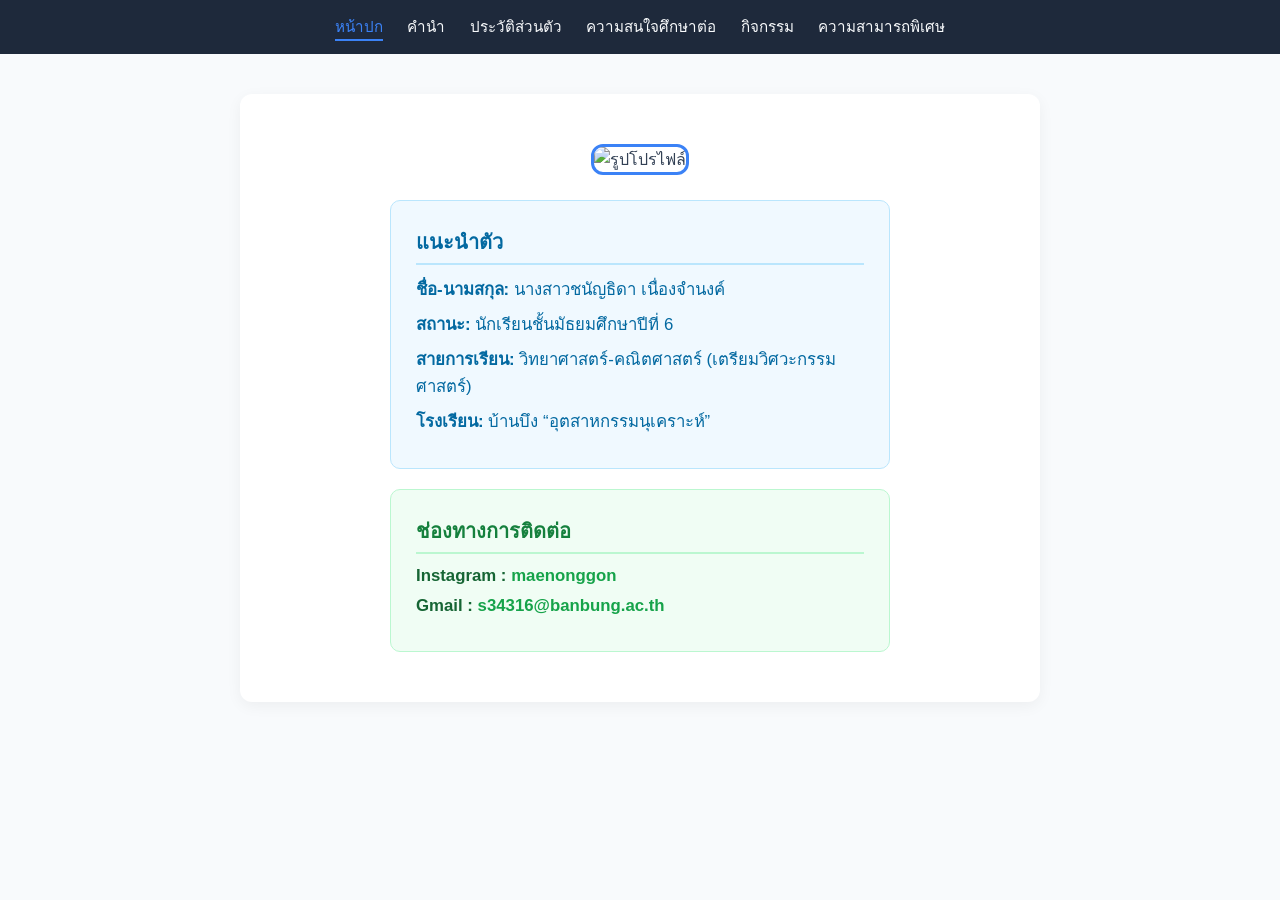
==== index.html @ 193b9f04 "Update index.html" ====
<!DOCTYPE html>
<html lang="th">
<head>
    <meta charset="UTF-8">
    <meta name="viewport" content="width=device-width, initial-scale=1.0">
    <title>Portfolio - หน้าปก</title>
    <style>
        * { box-sizing: border-box; margin: 0; padding: 0; }
        body { font-family: 'Sarabun', sans-serif; background: #f8fafc; color: #334155; padding-bottom: 40px; }
        
        /* แถบเมนูด้านบน */
        nav { background: #1e293b; padding: 15px; text-align: center; }
        nav a { color: #f8fafc; text-decoration: none; margin: 0 10px; font-weight: 500; font-size: 0.95rem; }
        nav a.active { color: #3b82f6; border-bottom: 2px solid #3b82f6; padding-bottom: 4px; }
        
        /* พื้นที่เนื้อหาหลัก */
        .container { max-width: 800px; margin: 40px auto; background: #fff; padding: 50px 30px; border-radius: 12px; text-align: center; box-shadow: 0 4px 15px rgba(0,0,0,0.05); }
        
        /* กล่องข้อมูลแนะนำตัว */
        .info-box { 
            background: #f0f9ff; 
            padding: 25px; 
            border-radius: 10px; 
            display: block; 
            text-align: left; 
            border: 1px solid #bae6fd; 
            margin: 0 auto 20px auto;
            max-width: 500px;
        }
        .info-box h2 { font-size: 1.25rem; color: #0369a1; margin-bottom: 12px; border-bottom: 2px solid #bae6fd; padding-bottom: 5px; }
        .info-box p { font-size: 1.05rem; color: #0369a1; margin-bottom: 8px; line-height: 1.6; }
        
        /* กล่องช่องทางติดต่อ */
        .contact-box { 
            background: #f0fdf4; 
            padding: 25px; 
            border-radius: 10px; 
            display: block; 
            text-align: left; 
            border: 1px solid #bbf7d0; 
            margin: 0 auto;
            max-width: 500px;
        }
        .contact-box h2 { font-size: 1.25rem; color: #15803d; margin-bottom: 12px; border-bottom: 2px solid #bbf7d0; padding-bottom: 5px; }
        .contact-box p { font-size: 1.05rem; color: #166534; margin-bottom: 10px; }
        .contact-box a { color: #16a34a; text-decoration: none; font-weight: 600; }
        .contact-box a:hover { text-decoration: underline; }
    </style>
</head>
<body>

<!-- เมนูเปลี่ยนหน้า -->
<nav>
    <a href="index.html" class="active">หน้าปก</a>
    <a href="intro.html">คำนำ</a>
    <a href="profile.html">ประวัติส่วนตัว</a>
    <a href="education.html">ความสนใจศึกษาต่อ</a>
    <a href="activities.html">กิจกรรม</a>
    <a href="skills.html">ความสามารถพิเศษ</a>
</nav>

<div class="container">
    <!-- แสดงรูปตามสัดส่วนจริง ย่อขนาดความกว้างเหลือ 380px -->
    <img src="IMG_8695.jpeg" alt="รูปโปรไฟล์" style="width: 380px; max-width: 100%; height: auto; border-radius: 12px; border: 3px solid #3b82f6; margin-bottom: 25px;">
    
    <!-- แนะนำตัว -->
    <div class="info-box">
        <h2> แนะนำตัว</h2>
        <p><strong>ชื่อ-นามสกุล:</strong> นางสาวชนัญธิดา เนื่องจำนงค์</p>
        <p><strong>สถานะ:</strong> นักเรียนชั้นมัธยมศึกษาปีที่ 6</p>
        <p><strong>สายการเรียน:</strong> วิทยาศาสตร์-คณิตศาสตร์ (เตรียมวิศวะกรรมศาสตร์)</p>
        <p><strong>โรงเรียน:</strong> บ้านบึง “อุตสาหกรรมนุเคราะห์”</p>
    </div>

    <!-- ช่องทางติดต่อ -->
    <div class="contact-box">
        <h2> ช่องทางการติดต่อ</h2>
        <p> <strong>Instagram :</strong> <a href="https://instagram.com/maenonggon" target="_blank">maenonggon</a></p>
        <p> <strong>Gmail :</strong> <a href="mailto:s34316@banbung.ac.th">s34316@banbung.ac.th</a></p>
    </div>
</div>

</body>
</html>
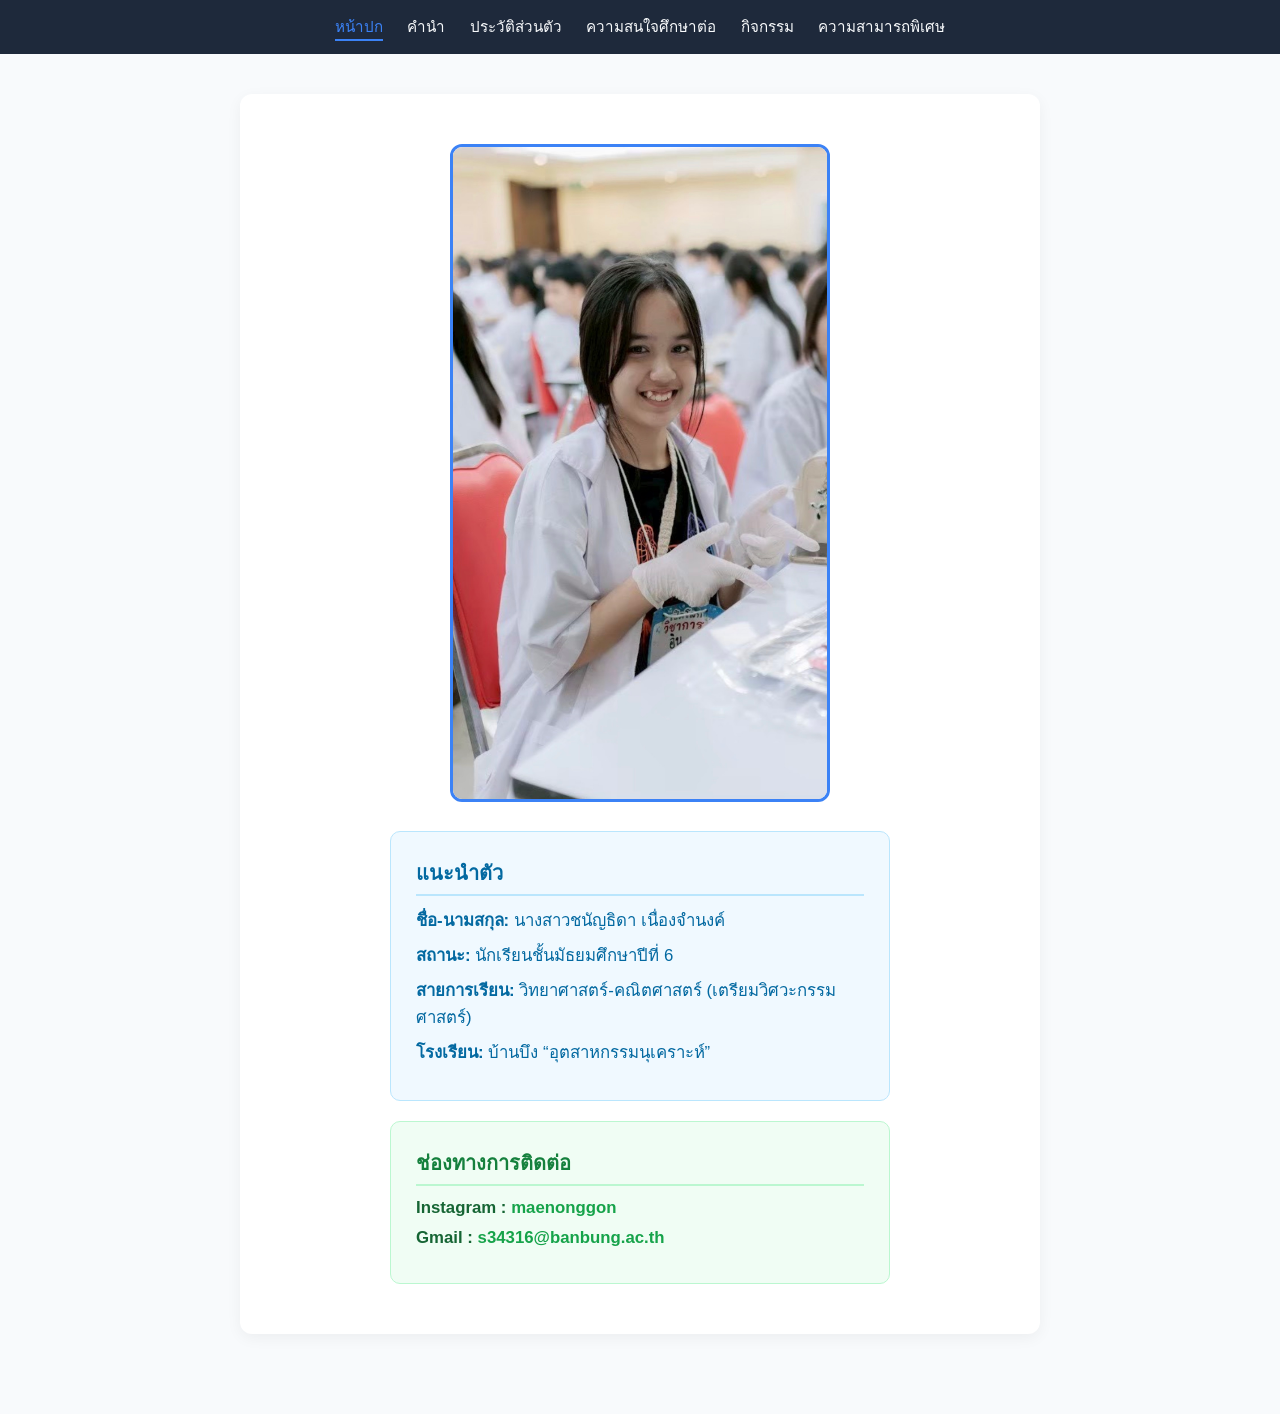
==== commit c1e1e456: "Update index.html" ====
--- a/index.html
+++ b/index.html
@@ -61,7 +61,7 @@
 
 <div class="container">
     <!-- แสดงรูปตามสัดส่วนจริง ย่อขนาดความกว้างเหลือ 380px -->
-    <img src="IMG_8695.jpeg" alt="รูปโปรไฟล์" style="width: 380px; max-width: 100%; height: auto; border-radius: 12px; border: 3px solid #3b82f6; margin-bottom: 25px;">
+    <img src="IMG_1691.jpeg" alt="รูปโปรไฟล์" style="width: 380px; max-width: 100%; height: auto; border-radius: 12px; border: 3px solid #3b82f6; margin-bottom: 25px;">
     
     <!-- แนะนำตัว -->
     <div class="info-box">
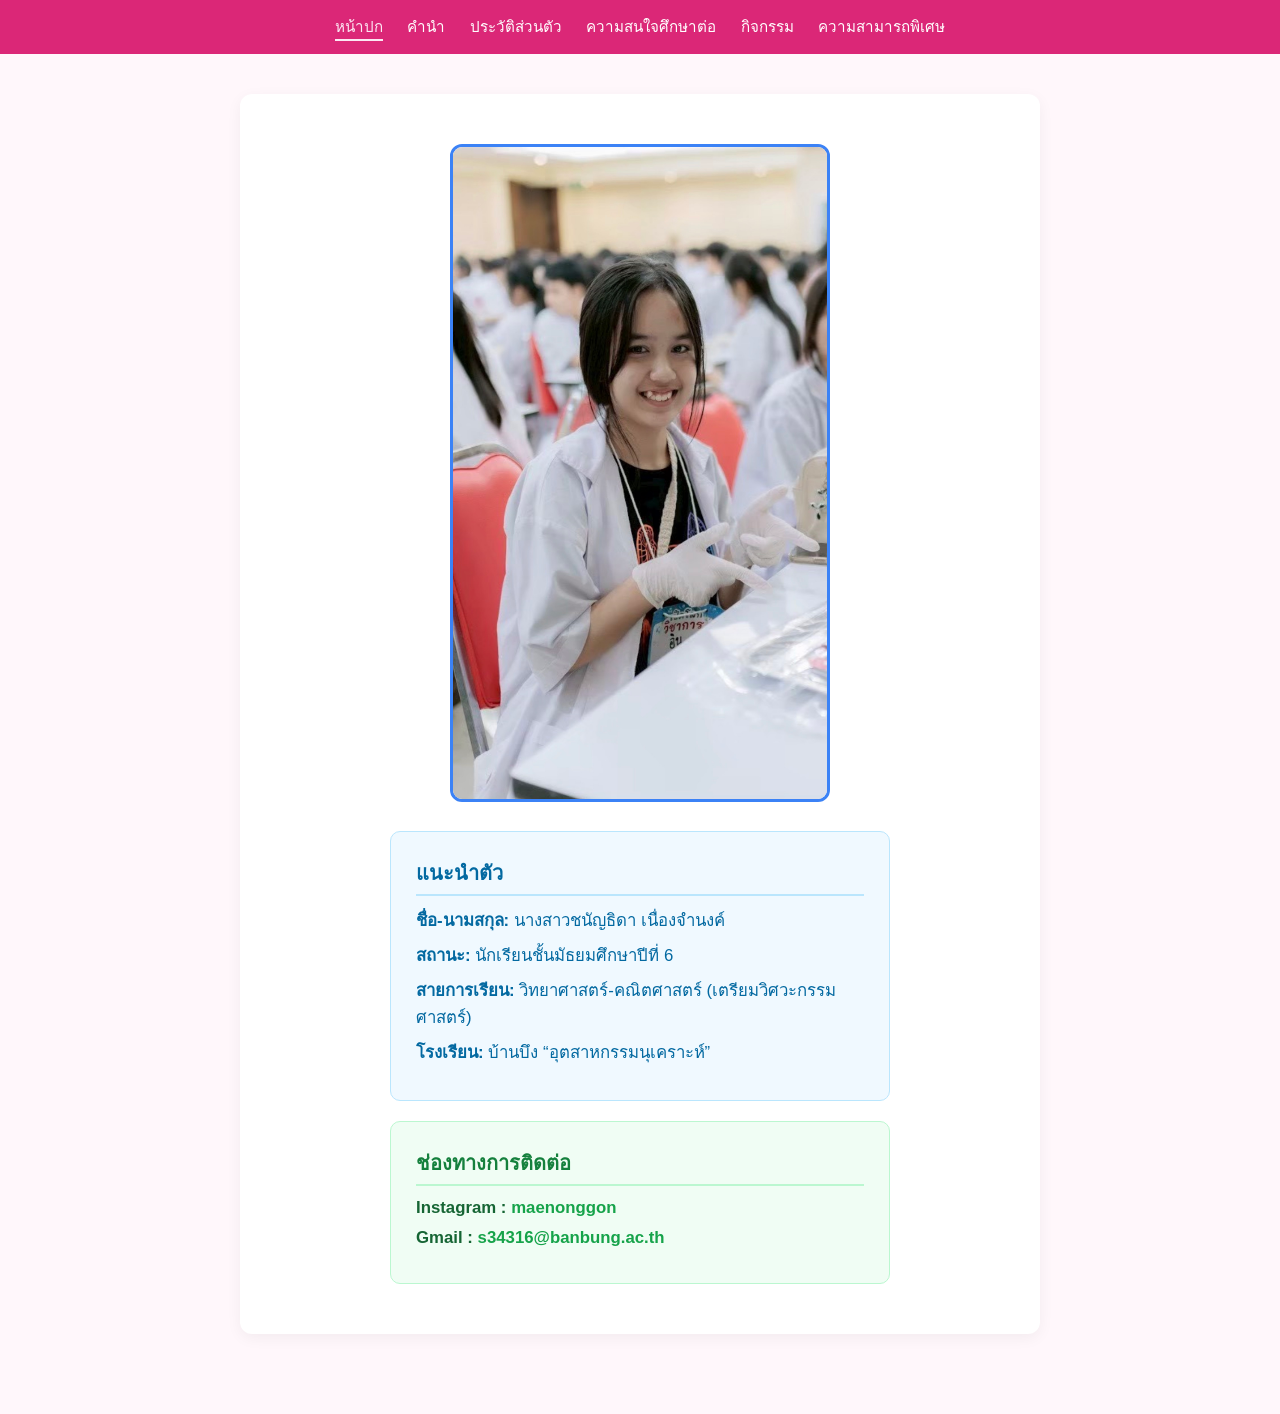
==== commit 57563768: "Update index.html" ====
--- a/index.html
+++ b/index.html
@@ -6,12 +6,12 @@
     <title>Portfolio - หน้าปก</title>
     <style>
         * { box-sizing: border-box; margin: 0; padding: 0; }
-        body { font-family: 'Sarabun', sans-serif; background: #f8fafc; color: #334155; padding-bottom: 40px; }
+        body { font-family: 'Sarabun', sans-serif; background: #fff7fb; color: #831843; padding-bottom: 40px; }
         
         /* แถบเมนูด้านบน */
-        nav { background: #1e293b; padding: 15px; text-align: center; }
-        nav a { color: #f8fafc; text-decoration: none; margin: 0 10px; font-weight: 500; font-size: 0.95rem; }
-        nav a.active { color: #3b82f6; border-bottom: 2px solid #3b82f6; padding-bottom: 4px; }
+        nav { background: #db2777; padding: 15px; text-align: center; }
+        nav a { color: #fff; text-decoration: none; margin: 0 10px; font-weight: 500; font-size: 0.95rem; }
+        nav a.active { color: #fce7f3; border-bottom: 2px solid #fce7f3; padding-bottom: 4px; }
         
         /* พื้นที่เนื้อหาหลัก */
         .container { max-width: 800px; margin: 40px auto; background: #fff; padding: 50px 30px; border-radius: 12px; text-align: center; box-shadow: 0 4px 15px rgba(0,0,0,0.05); }
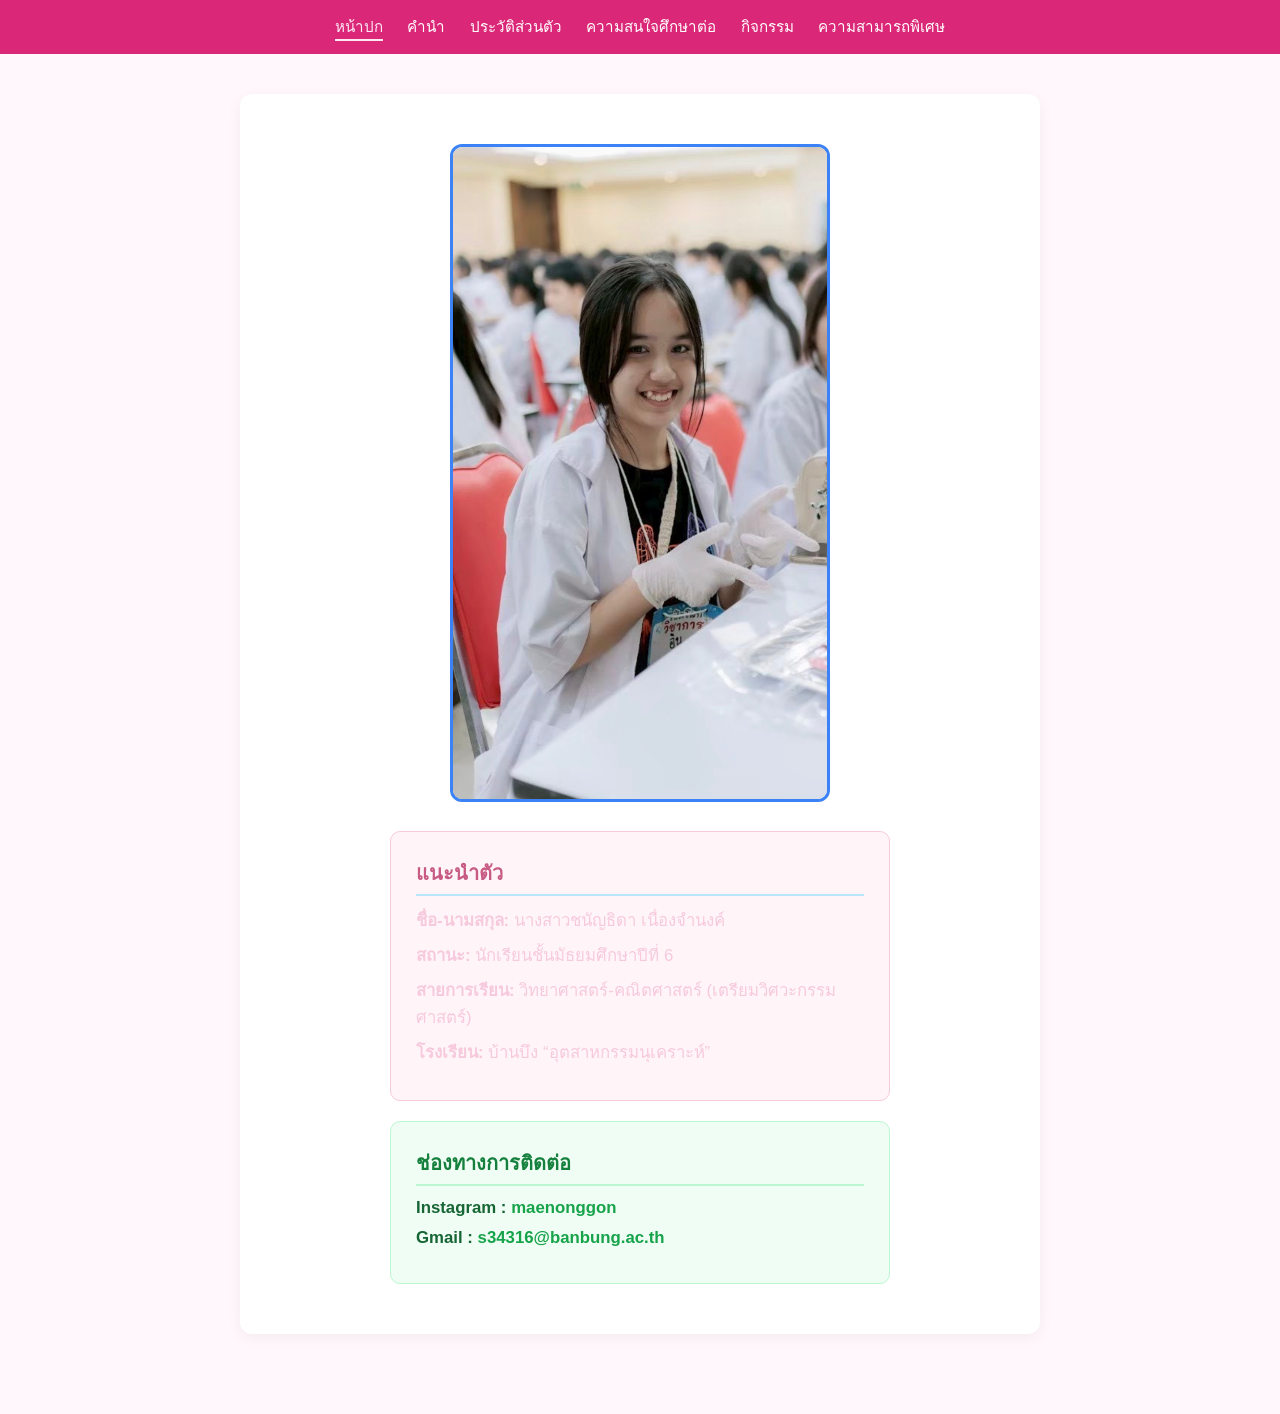
==== commit 8505414d: "Update index.html" ====
--- a/index.html
+++ b/index.html
@@ -18,17 +18,17 @@
         
         /* กล่องข้อมูลแนะนำตัว */
         .info-box { 
-            background: #f0f9ff; 
+            background: #fff5f9; 
             padding: 25px; 
             border-radius: 10px; 
             display: block; 
             text-align: left; 
-            border: 1px solid #bae6fd; 
+            border: 1px solid #f7c9dc; 
             margin: 0 auto 20px auto;
             max-width: 500px;
         }
-        .info-box h2 { font-size: 1.25rem; color: #0369a1; margin-bottom: 12px; border-bottom: 2px solid #bae6fd; padding-bottom: 5px; }
-        .info-box p { font-size: 1.05rem; color: #0369a1; margin-bottom: 8px; line-height: 1.6; }
+        .info-box h2 { font-size: 1.25rem; color: #c75b83; margin-bottom: 12px; border-bottom: 2px solid #bae6fd; padding-bottom: 5px; }
+        .info-box p { font-size: 1.05rem; color: #f7c9dc; margin-bottom: 8px; line-height: 1.6; }
         
         /* กล่องช่องทางติดต่อ */
         .contact-box { 
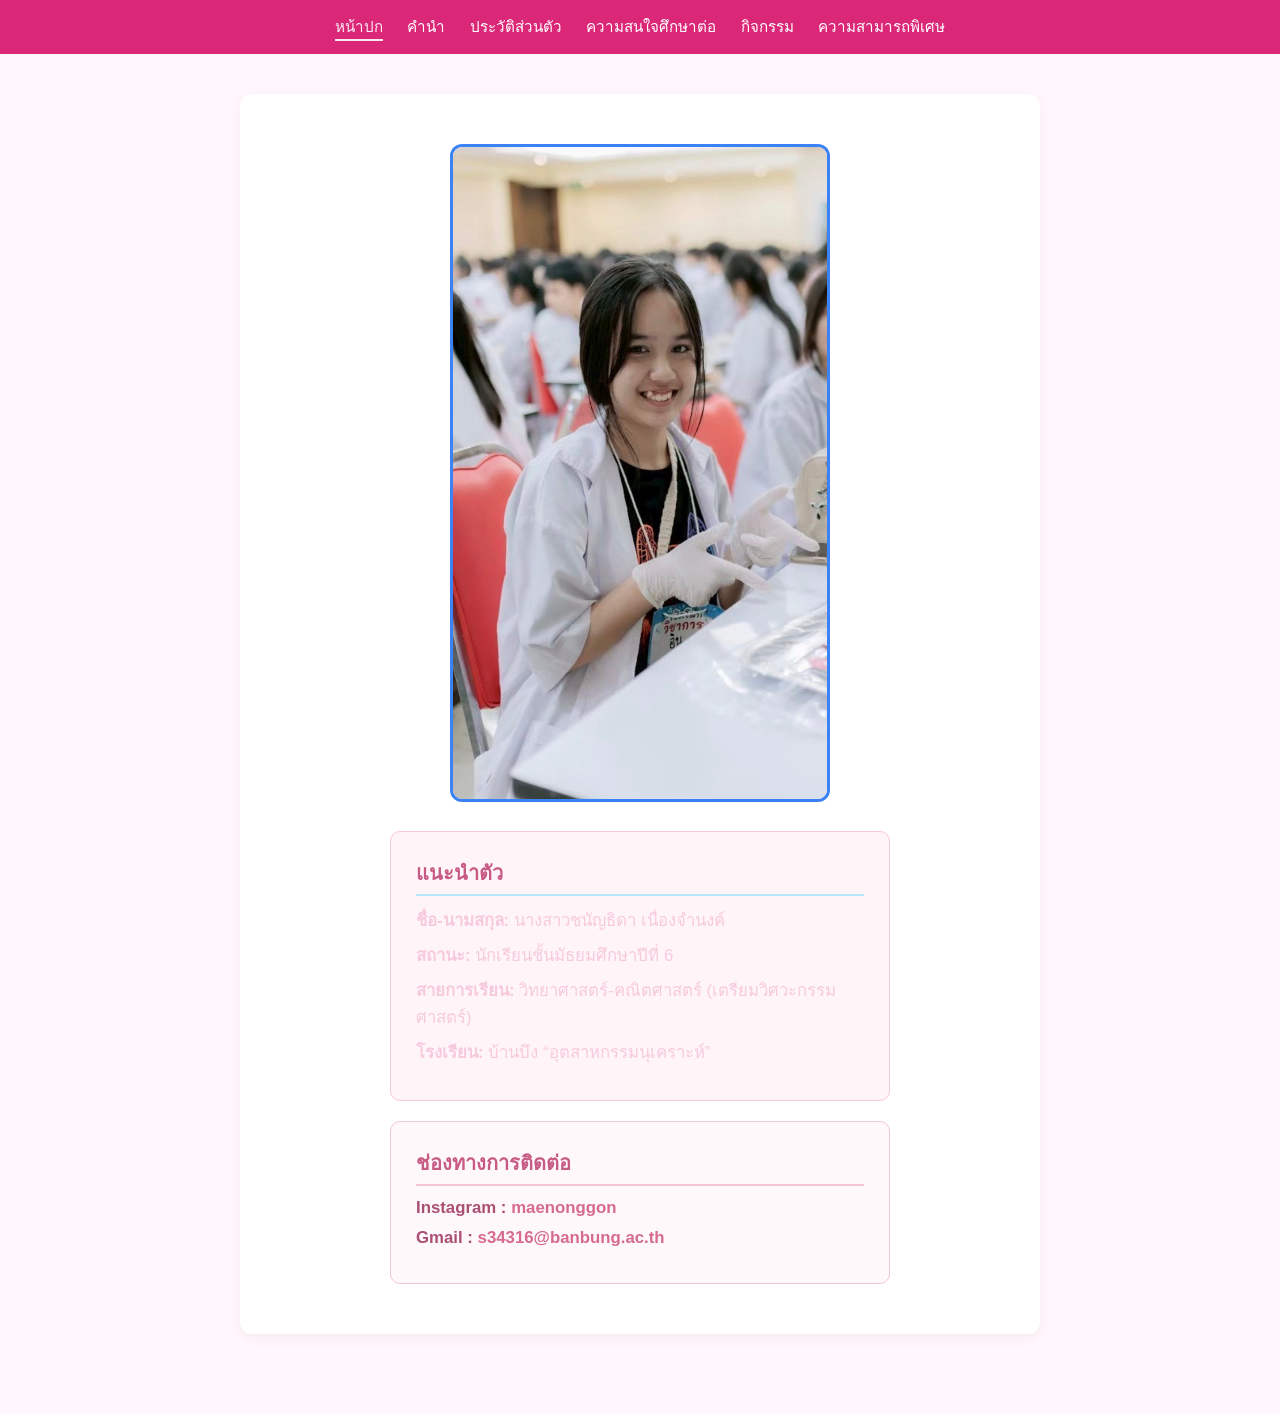
==== commit ce2d401f: "Update index.html" ====
--- a/index.html
+++ b/index.html
@@ -32,18 +32,18 @@
         
         /* กล่องช่องทางติดต่อ */
         .contact-box { 
-            background: #f0fdf4; 
+            background: #fff8fb; 
             padding: 25px; 
             border-radius: 10px; 
             display: block; 
             text-align: left; 
-            border: 1px solid #bbf7d0; 
+            border: 1px solid #f3c4d8; 
             margin: 0 auto;
             max-width: 500px;
         }
-        .contact-box h2 { font-size: 1.25rem; color: #15803d; margin-bottom: 12px; border-bottom: 2px solid #bbf7d0; padding-bottom: 5px; }
-        .contact-box p { font-size: 1.05rem; color: #166534; margin-bottom: 10px; }
-        .contact-box a { color: #16a34a; text-decoration: none; font-weight: 600; }
+        .contact-box h2 { font-size: 1.25rem; color: #c75b83; margin-bottom: 12px; border-bottom: 2px solid #f3c4d8; padding-bottom: 5px; }
+        .contact-box p { font-size: 1.05rem; color: #a94f72; margin-bottom: 10px; }
+        .contact-box a { color: #d66a91; text-decoration: none; font-weight: 600; }
         .contact-box a:hover { text-decoration: underline; }
     </style>
 </head>
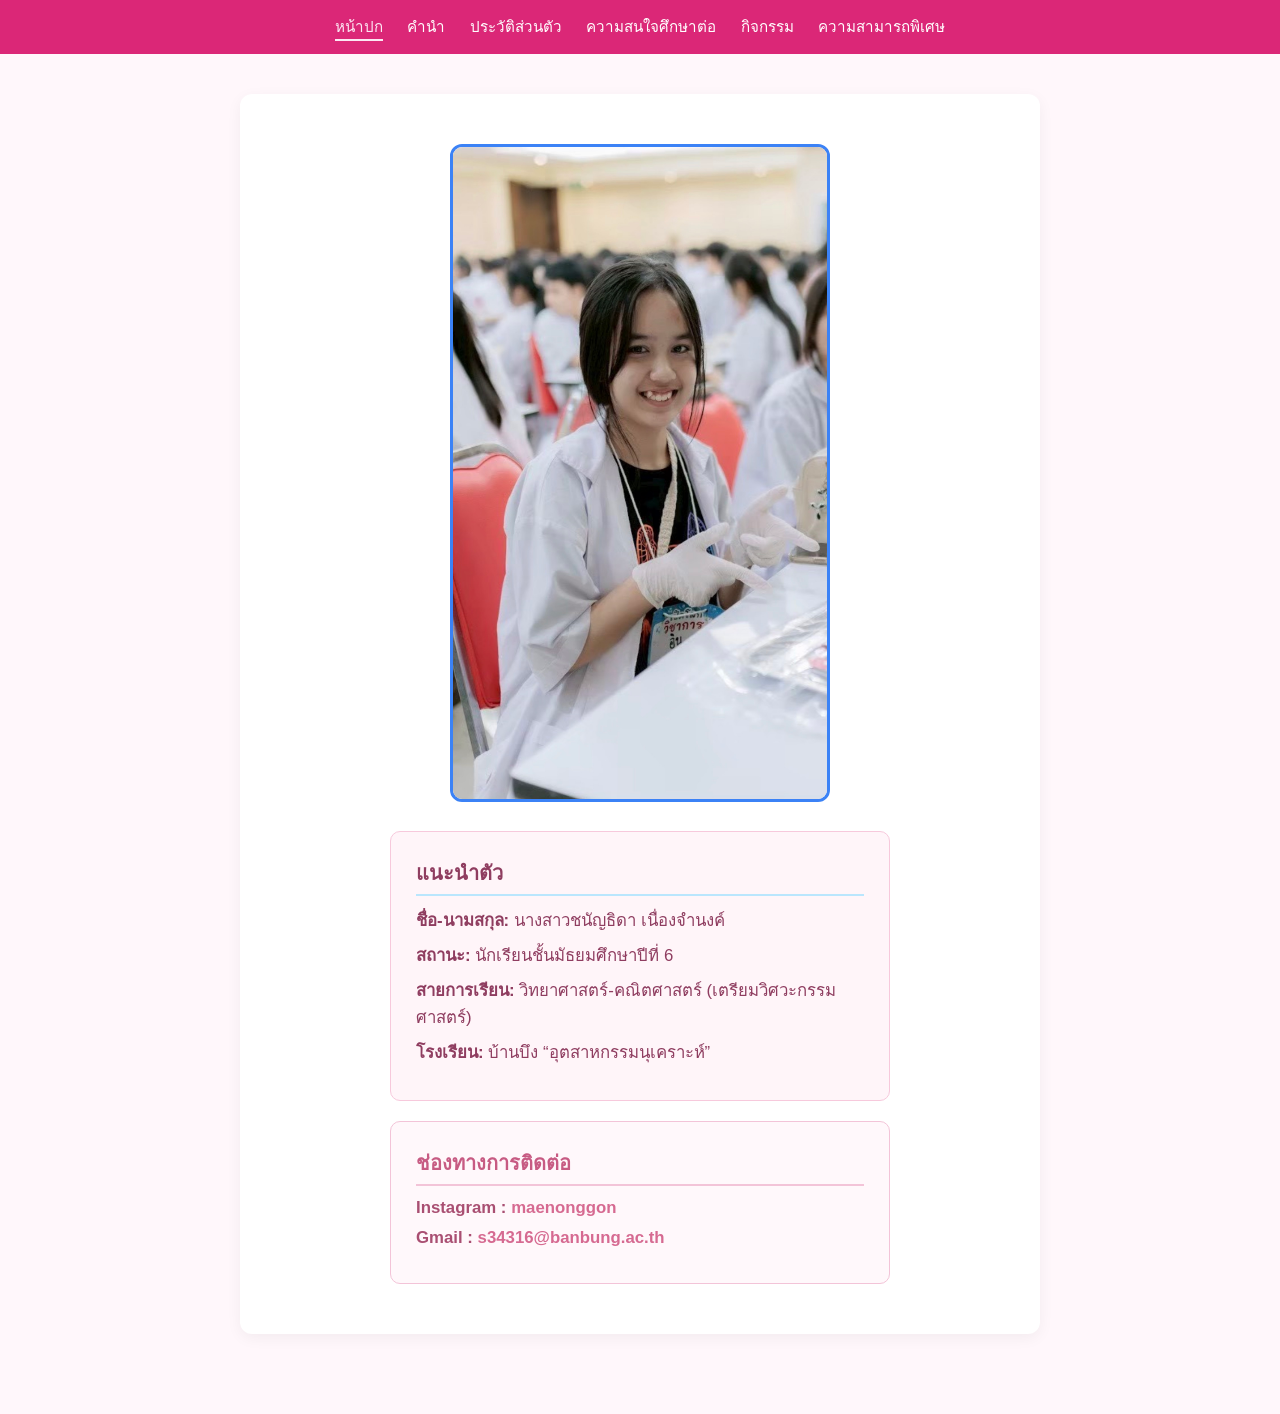
==== commit 75b801fc: "Update index.html" ====
--- a/index.html
+++ b/index.html
@@ -27,8 +27,8 @@
             margin: 0 auto 20px auto;
             max-width: 500px;
         }
-        .info-box h2 { font-size: 1.25rem; color: #c75b83; margin-bottom: 12px; border-bottom: 2px solid #bae6fd; padding-bottom: 5px; }
-        .info-box p { font-size: 1.05rem; color: #f7c9dc; margin-bottom: 8px; line-height: 1.6; }
+        .info-box h2 { font-size: 1.25rem; color: #8f3d60; margin-bottom: 12px; border-bottom: 2px solid #bae6fd; padding-bottom: 5px; }
+        .info-box p { font-size: 1.05rem; color: #8f3d60; margin-bottom: 8px; line-height: 1.6; }
         
         /* กล่องช่องทางติดต่อ */
         .contact-box { 
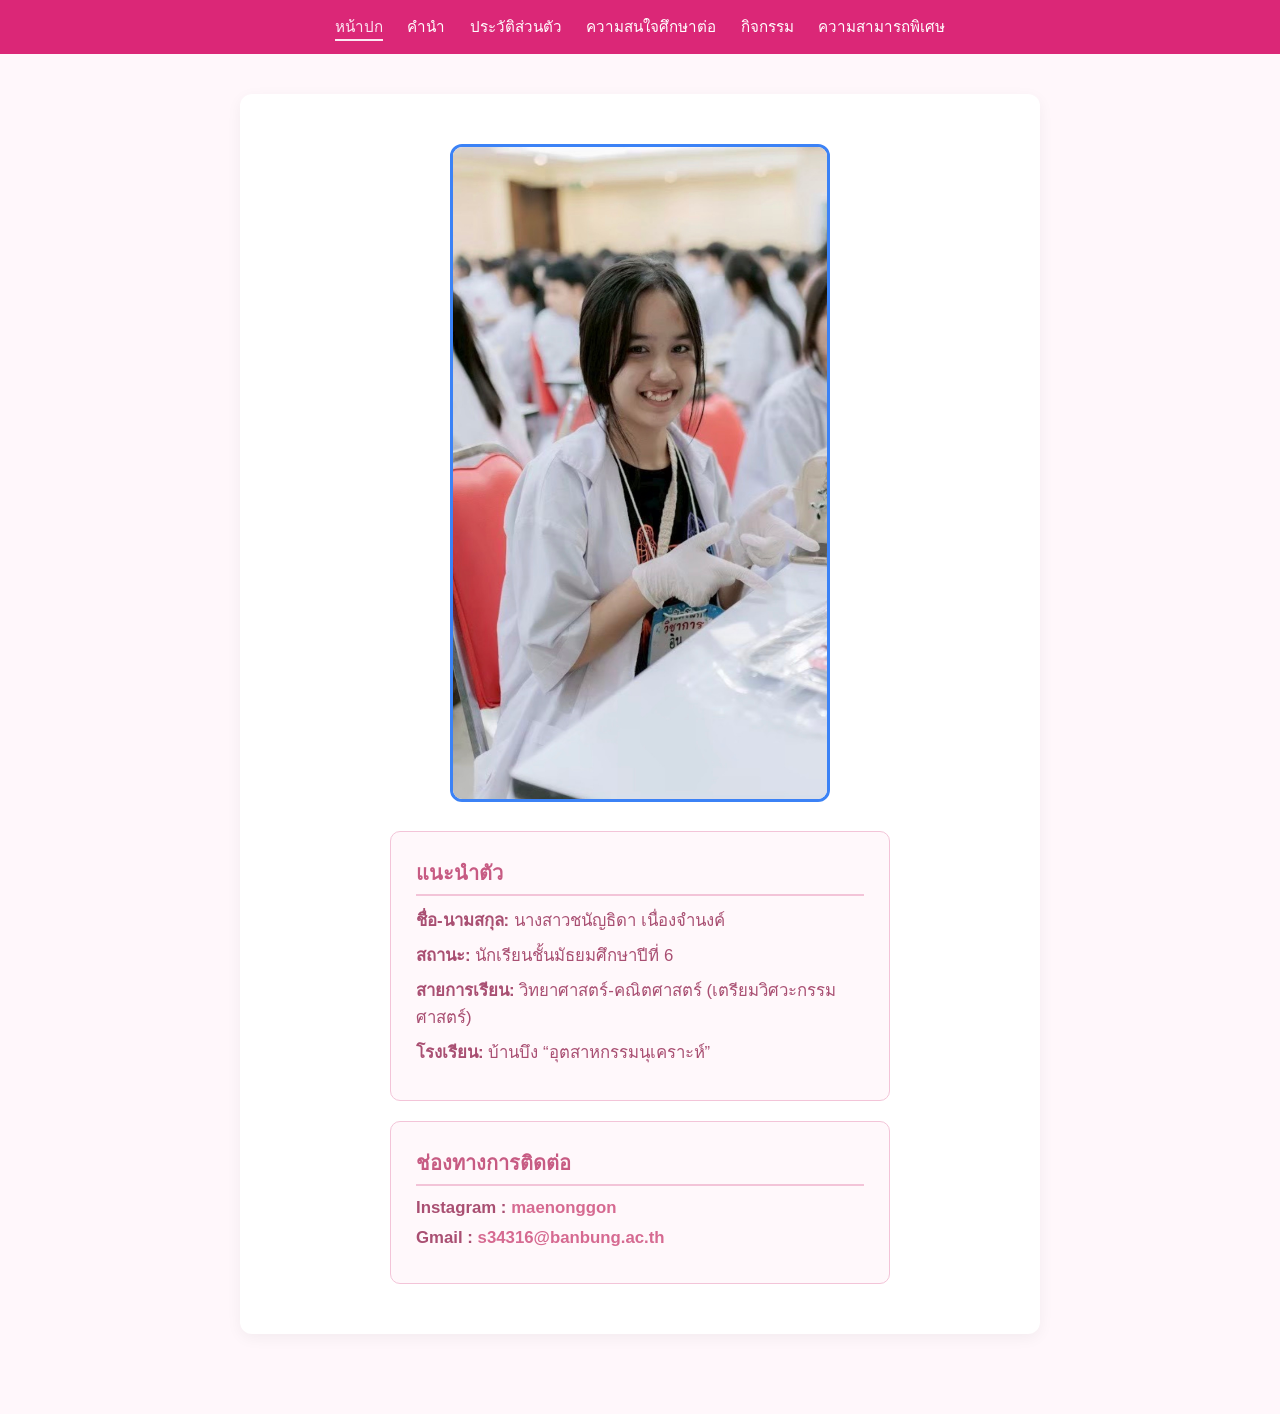
==== commit 2ff2a8e1: "Update index.html" ====
--- a/index.html
+++ b/index.html
@@ -18,17 +18,17 @@
         
         /* กล่องข้อมูลแนะนำตัว */
         .info-box { 
-            background: #fff5f9; 
+            background: #fff8fb; 
             padding: 25px; 
             border-radius: 10px; 
             display: block; 
             text-align: left; 
-            border: 1px solid #f7c9dc; 
+            border: 1px solid #f3c4d8; 
             margin: 0 auto 20px auto;
             max-width: 500px;
         }
-        .info-box h2 { font-size: 1.25rem; color: #8f3d60; margin-bottom: 12px; border-bottom: 2px solid #bae6fd; padding-bottom: 5px; }
-        .info-box p { font-size: 1.05rem; color: #8f3d60; margin-bottom: 8px; line-height: 1.6; }
+        .info-box h2 { font-size: 1.25rem; color: #c75b83; margin-bottom: 12px; border-bottom: 2px solid #f3c4d8; padding-bottom: 5px; }
+        .info-box p { font-size: 1.05rem; color: #a94f72; margin-bottom: 8px; line-height: 1.6; }
         
         /* กล่องช่องทางติดต่อ */
         .contact-box { 
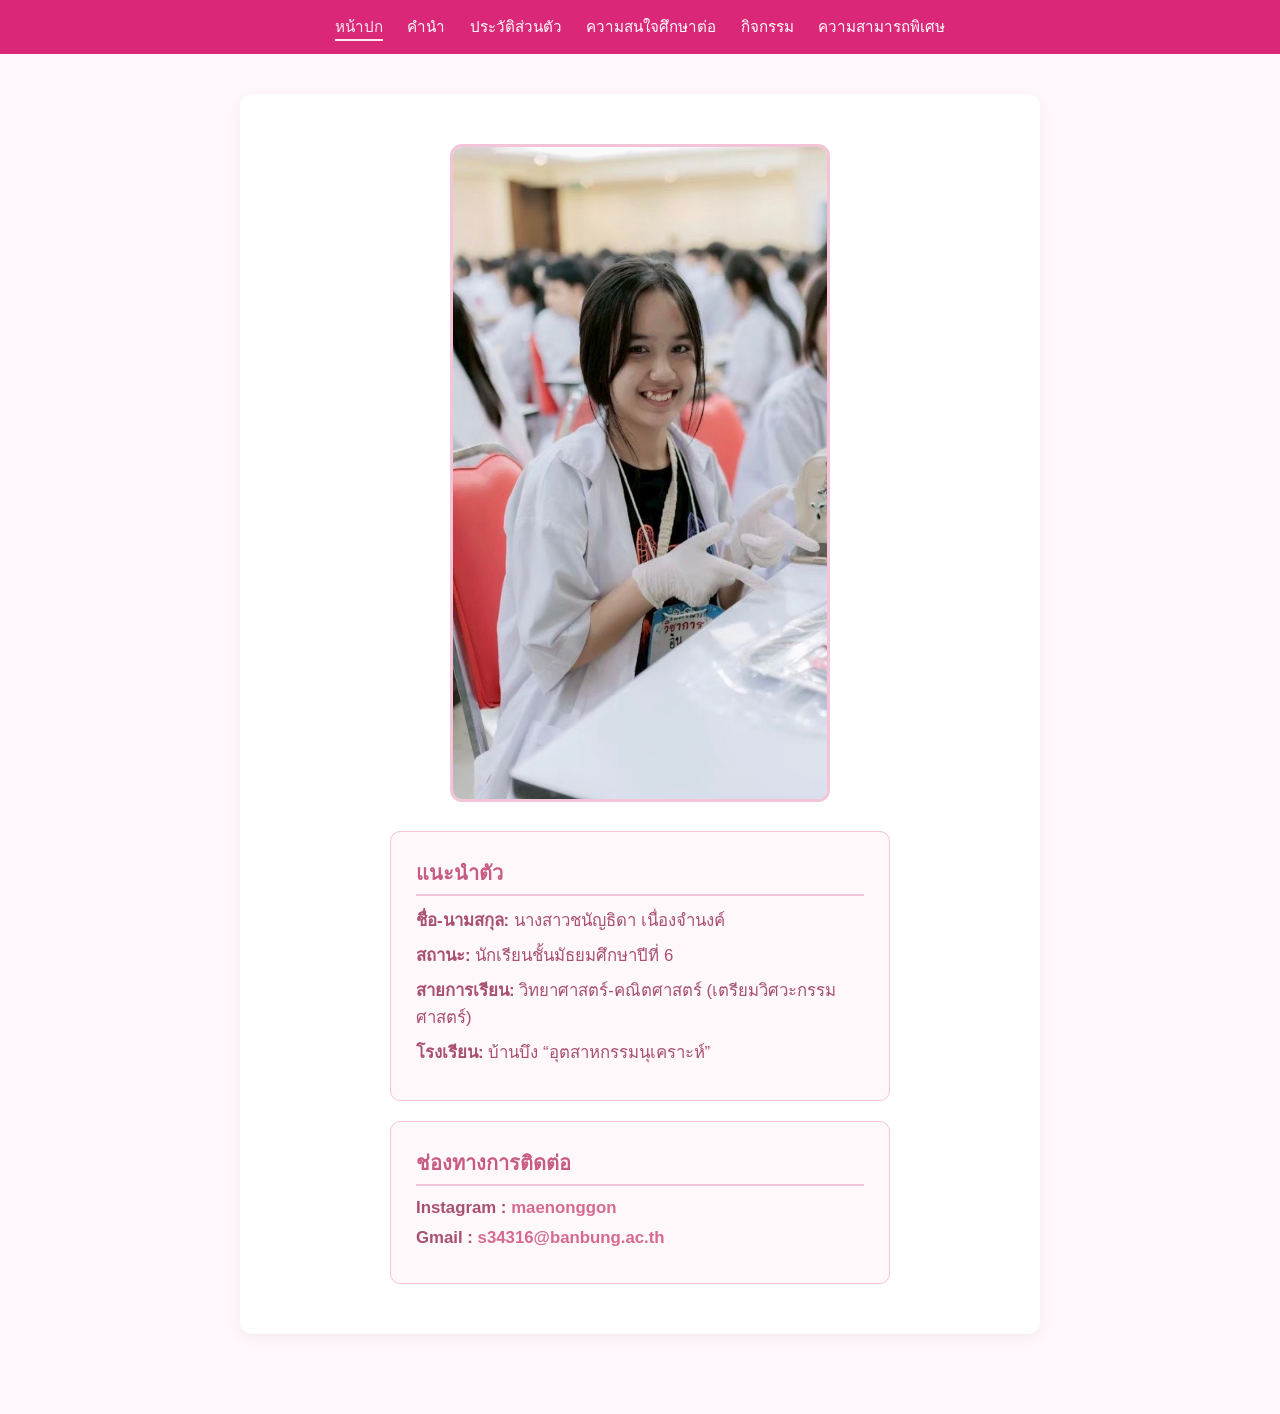
==== commit 085ceac0: "Update index.html" ====
--- a/index.html
+++ b/index.html
@@ -61,7 +61,7 @@
 
 <div class="container">
     <!-- แสดงรูปตามสัดส่วนจริง ย่อขนาดความกว้างเหลือ 380px -->
-    <img src="IMG_1691.jpeg" alt="รูปโปรไฟล์" style="width: 380px; max-width: 100%; height: auto; border-radius: 12px; border: 3px solid #3b82f6; margin-bottom: 25px;">
+    <img src="IMG_1691.jpeg" alt="รูปโปรไฟล์" style="width: 380px; max-width: 100%; height: auto; border-radius: 12px; border: 3px solid #f3c4d8; margin-bottom: 25px;">
     
     <!-- แนะนำตัว -->
     <div class="info-box">
